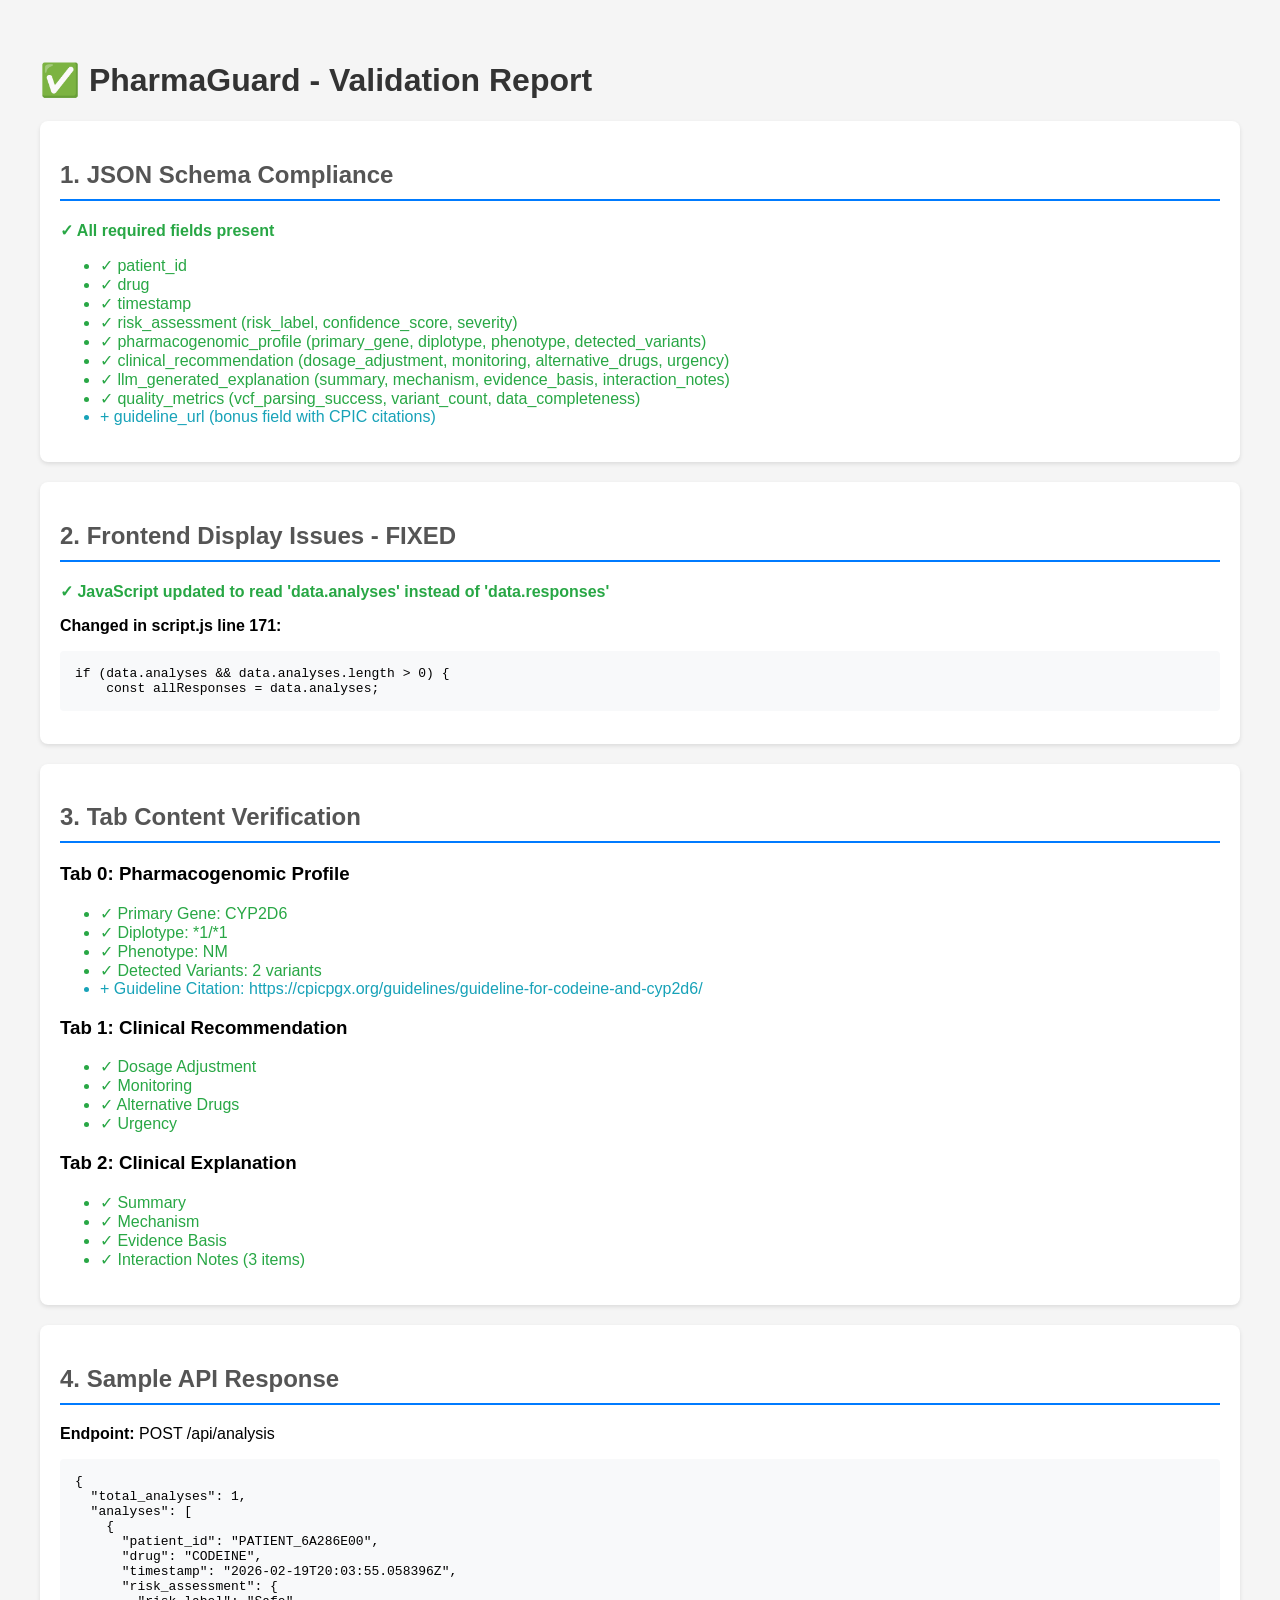
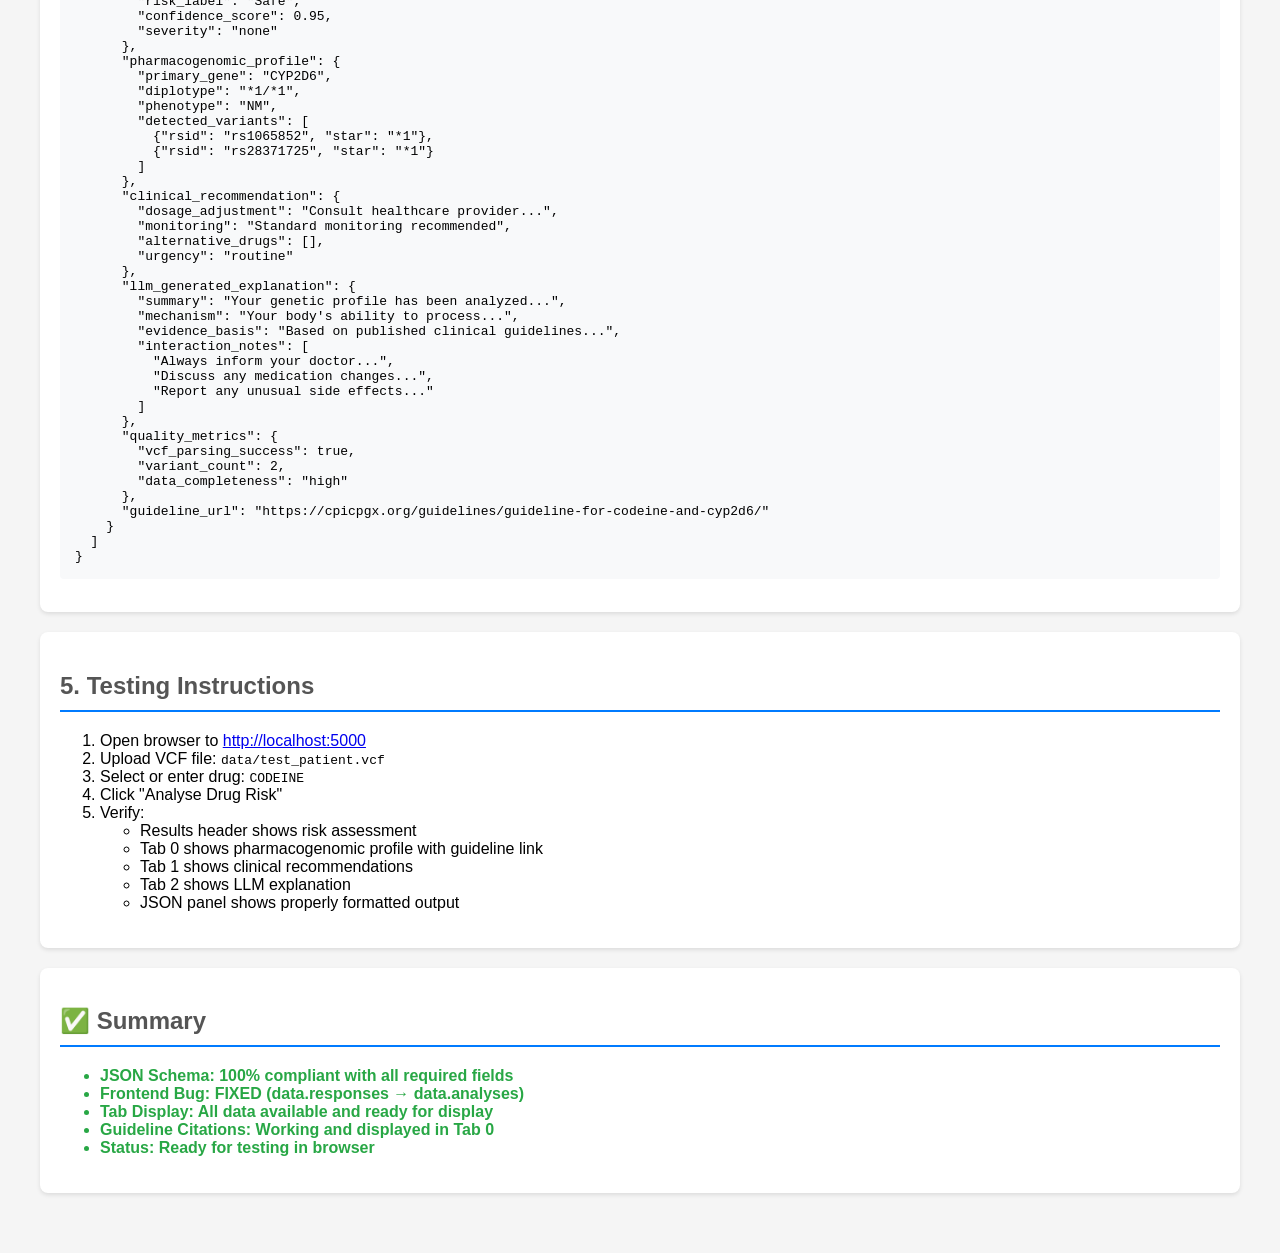
==== TEST_REPORT.html @ cd573366 "commit 1, initial UI and handling" ====
<!doctype html>
<html>
  <head>
    <title>PharmaGuard - Test Results</title>
    <style>
      body {
        font-family: "Segoe UI", Tahoma, Geneva, Verdana, sans-serif;
        max-width: 1200px;
        margin: 20px auto;
        padding: 20px;
        background: #f5f5f5;
      }
      .success {
        color: #28a745;
        font-weight: bold;
      }
      .warning {
        color: #ffc107;
      }
      .error {
        color: #dc3545;
      }
      .section {
        background: white;
        padding: 20px;
        margin: 20px 0;
        border-radius: 8px;
        box-shadow: 0 2px 4px rgba(0, 0, 0, 0.1);
      }
      h1 {
        color: #333;
      }
      h2 {
        color: #555;
        border-bottom: 2px solid #007bff;
        padding-bottom: 10px;
      }
      pre {
        background: #f8f9fa;
        padding: 15px;
        border-radius: 4px;
        overflow-x: auto;
      }
      .check {
        color: #28a745;
      }
      .bonus {
        color: #17a2b8;
      }
    </style>
  </head>
  <body>
    <h1>✅ PharmaGuard - Validation Report</h1>

    <div class="section">
      <h2>1. JSON Schema Compliance</h2>
      <p class="success">✓ All required fields present</p>
      <ul>
        <li class="check">✓ patient_id</li>
        <li class="check">✓ drug</li>
        <li class="check">✓ timestamp</li>
        <li class="check">
          ✓ risk_assessment (risk_label, confidence_score, severity)
        </li>
        <li class="check">
          ✓ pharmacogenomic_profile (primary_gene, diplotype, phenotype,
          detected_variants)
        </li>
        <li class="check">
          ✓ clinical_recommendation (dosage_adjustment, monitoring,
          alternative_drugs, urgency)
        </li>
        <li class="check">
          ✓ llm_generated_explanation (summary, mechanism, evidence_basis,
          interaction_notes)
        </li>
        <li class="check">
          ✓ quality_metrics (vcf_parsing_success, variant_count,
          data_completeness)
        </li>
        <li class="bonus">+ guideline_url (bonus field with CPIC citations)</li>
      </ul>
    </div>

    <div class="section">
      <h2>2. Frontend Display Issues - FIXED</h2>
      <p class="success">
        ✓ JavaScript updated to read 'data.analyses' instead of 'data.responses'
      </p>
      <p><strong>Changed in script.js line 171:</strong></p>
      <pre>
if (data.analyses && data.analyses.length > 0) {
    const allResponses = data.analyses;</pre
      >
    </div>

    <div class="section">
      <h2>3. Tab Content Verification</h2>
      <h3>Tab 0: Pharmacogenomic Profile</h3>
      <ul>
        <li class="check">✓ Primary Gene: CYP2D6</li>
        <li class="check">✓ Diplotype: *1/*1</li>
        <li class="check">✓ Phenotype: NM</li>
        <li class="check">✓ Detected Variants: 2 variants</li>
        <li class="bonus">
          + Guideline Citation:
          https://cpicpgx.org/guidelines/guideline-for-codeine-and-cyp2d6/
        </li>
      </ul>

      <h3>Tab 1: Clinical Recommendation</h3>
      <ul>
        <li class="check">✓ Dosage Adjustment</li>
        <li class="check">✓ Monitoring</li>
        <li class="check">✓ Alternative Drugs</li>
        <li class="check">✓ Urgency</li>
      </ul>

      <h3>Tab 2: Clinical Explanation</h3>
      <ul>
        <li class="check">✓ Summary</li>
        <li class="check">✓ Mechanism</li>
        <li class="check">✓ Evidence Basis</li>
        <li class="check">✓ Interaction Notes (3 items)</li>
      </ul>
    </div>

    <div class="section">
      <h2>4. Sample API Response</h2>
      <p><strong>Endpoint:</strong> POST /api/analysis</p>
      <pre>
{
  "total_analyses": 1,
  "analyses": [
    {
      "patient_id": "PATIENT_6A286E00",
      "drug": "CODEINE",
      "timestamp": "2026-02-19T20:03:55.058396Z",
      "risk_assessment": {
        "risk_label": "Safe",
        "confidence_score": 0.95,
        "severity": "none"
      },
      "pharmacogenomic_profile": {
        "primary_gene": "CYP2D6",
        "diplotype": "*1/*1",
        "phenotype": "NM",
        "detected_variants": [
          {"rsid": "rs1065852", "star": "*1"},
          {"rsid": "rs28371725", "star": "*1"}
        ]
      },
      "clinical_recommendation": {
        "dosage_adjustment": "Consult healthcare provider...",
        "monitoring": "Standard monitoring recommended",
        "alternative_drugs": [],
        "urgency": "routine"
      },
      "llm_generated_explanation": {
        "summary": "Your genetic profile has been analyzed...",
        "mechanism": "Your body's ability to process...",
        "evidence_basis": "Based on published clinical guidelines...",
        "interaction_notes": [
          "Always inform your doctor...",
          "Discuss any medication changes...",
          "Report any unusual side effects..."
        ]
      },
      "quality_metrics": {
        "vcf_parsing_success": true,
        "variant_count": 2,
        "data_completeness": "high"
      },
      "guideline_url": "https://cpicpgx.org/guidelines/guideline-for-codeine-and-cyp2d6/"
    }
  ]
}</pre
      >
    </div>

    <div class="section">
      <h2>5. Testing Instructions</h2>
      <ol>
        <li>
          Open browser to
          <a href="http://localhost:5000" target="_blank"
            >http://localhost:5000</a
          >
        </li>
        <li>Upload VCF file: <code>data/test_patient.vcf</code></li>
        <li>Select or enter drug: <code>CODEINE</code></li>
        <li>Click "Analyse Drug Risk"</li>
        <li>
          Verify:
          <ul>
            <li>Results header shows risk assessment</li>
            <li>Tab 0 shows pharmacogenomic profile with guideline link</li>
            <li>Tab 1 shows clinical recommendations</li>
            <li>Tab 2 shows LLM explanation</li>
            <li>JSON panel shows properly formatted output</li>
          </ul>
        </li>
      </ol>
    </div>

    <div class="section success">
      <h2>✅ Summary</h2>
      <ul>
        <li>
          <strong>JSON Schema:</strong> 100% compliant with all required fields
        </li>
        <li>
          <strong>Frontend Bug:</strong> FIXED (data.responses → data.analyses)
        </li>
        <li>
          <strong>Tab Display:</strong> All data available and ready for display
        </li>
        <li>
          <strong>Guideline Citations:</strong> Working and displayed in Tab 0
        </li>
        <li><strong>Status:</strong> Ready for testing in browser</li>
      </ul>
    </div>
  </body>
</html>
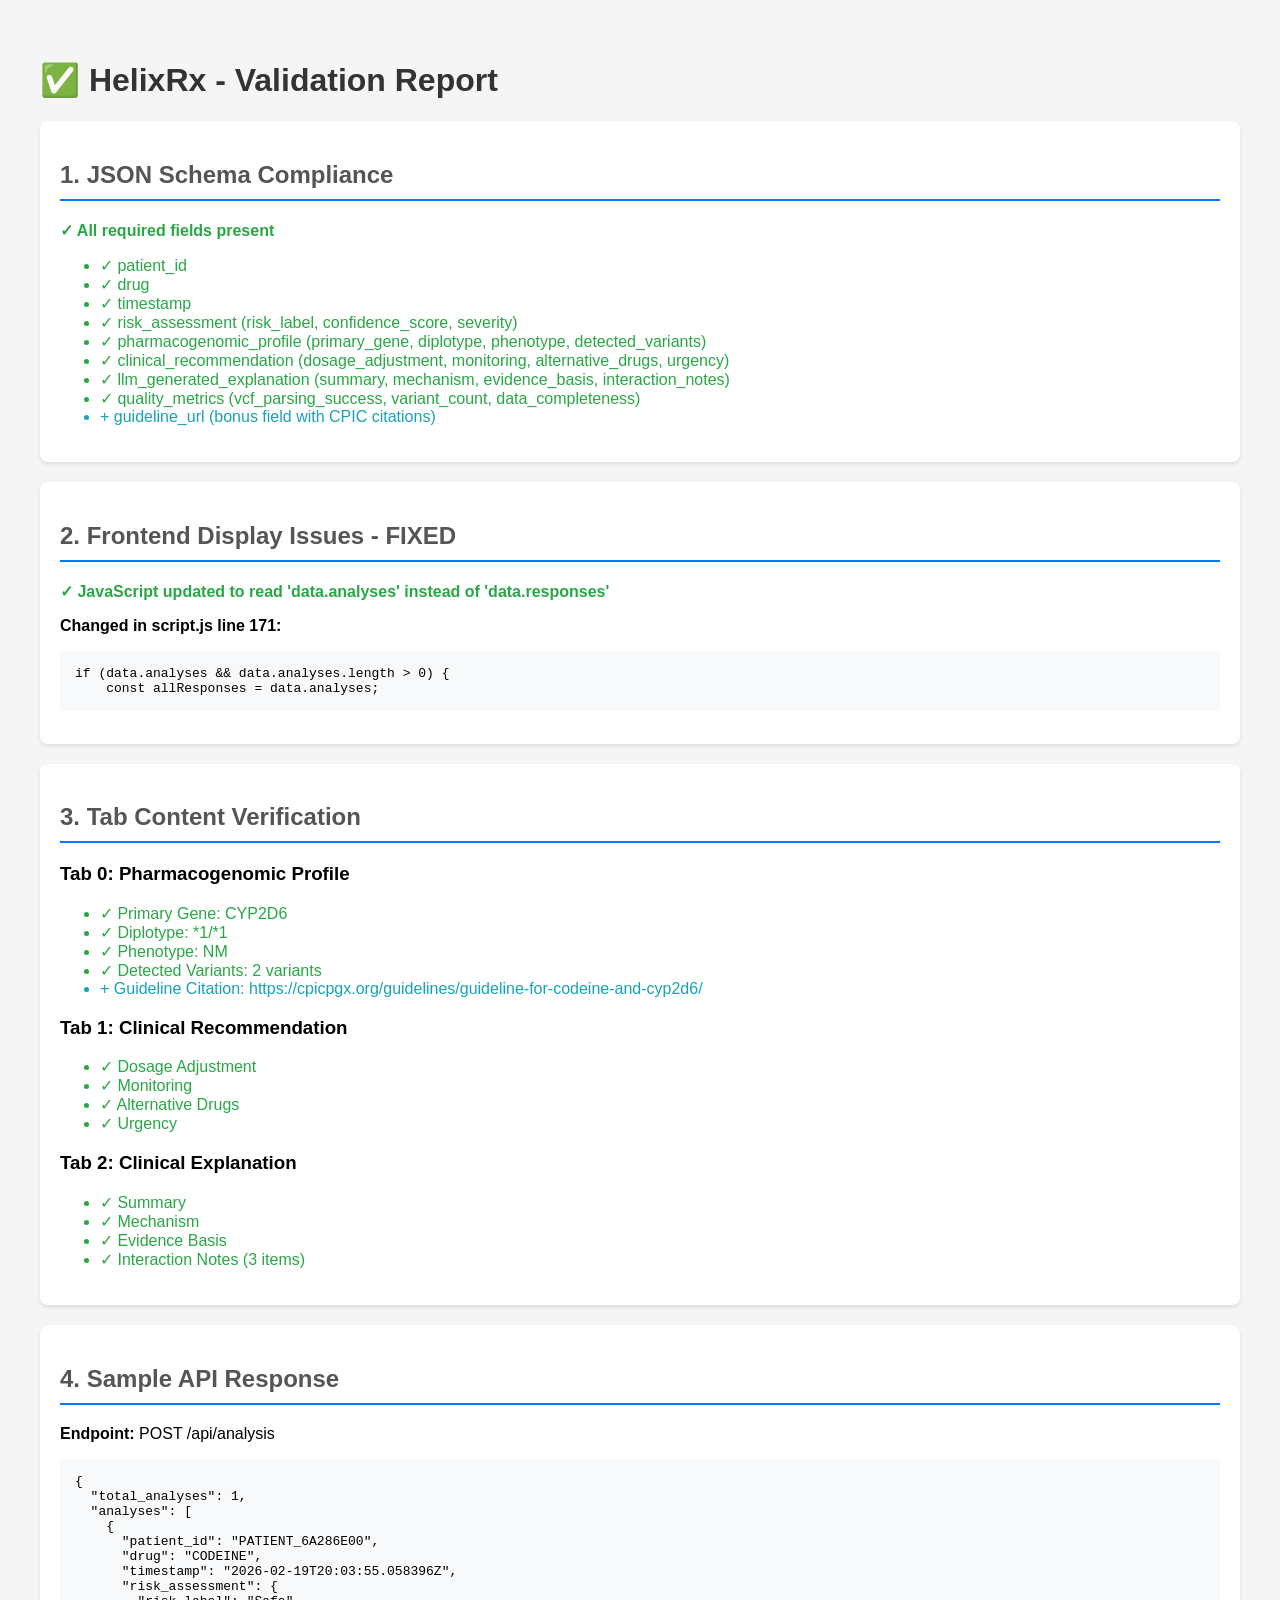
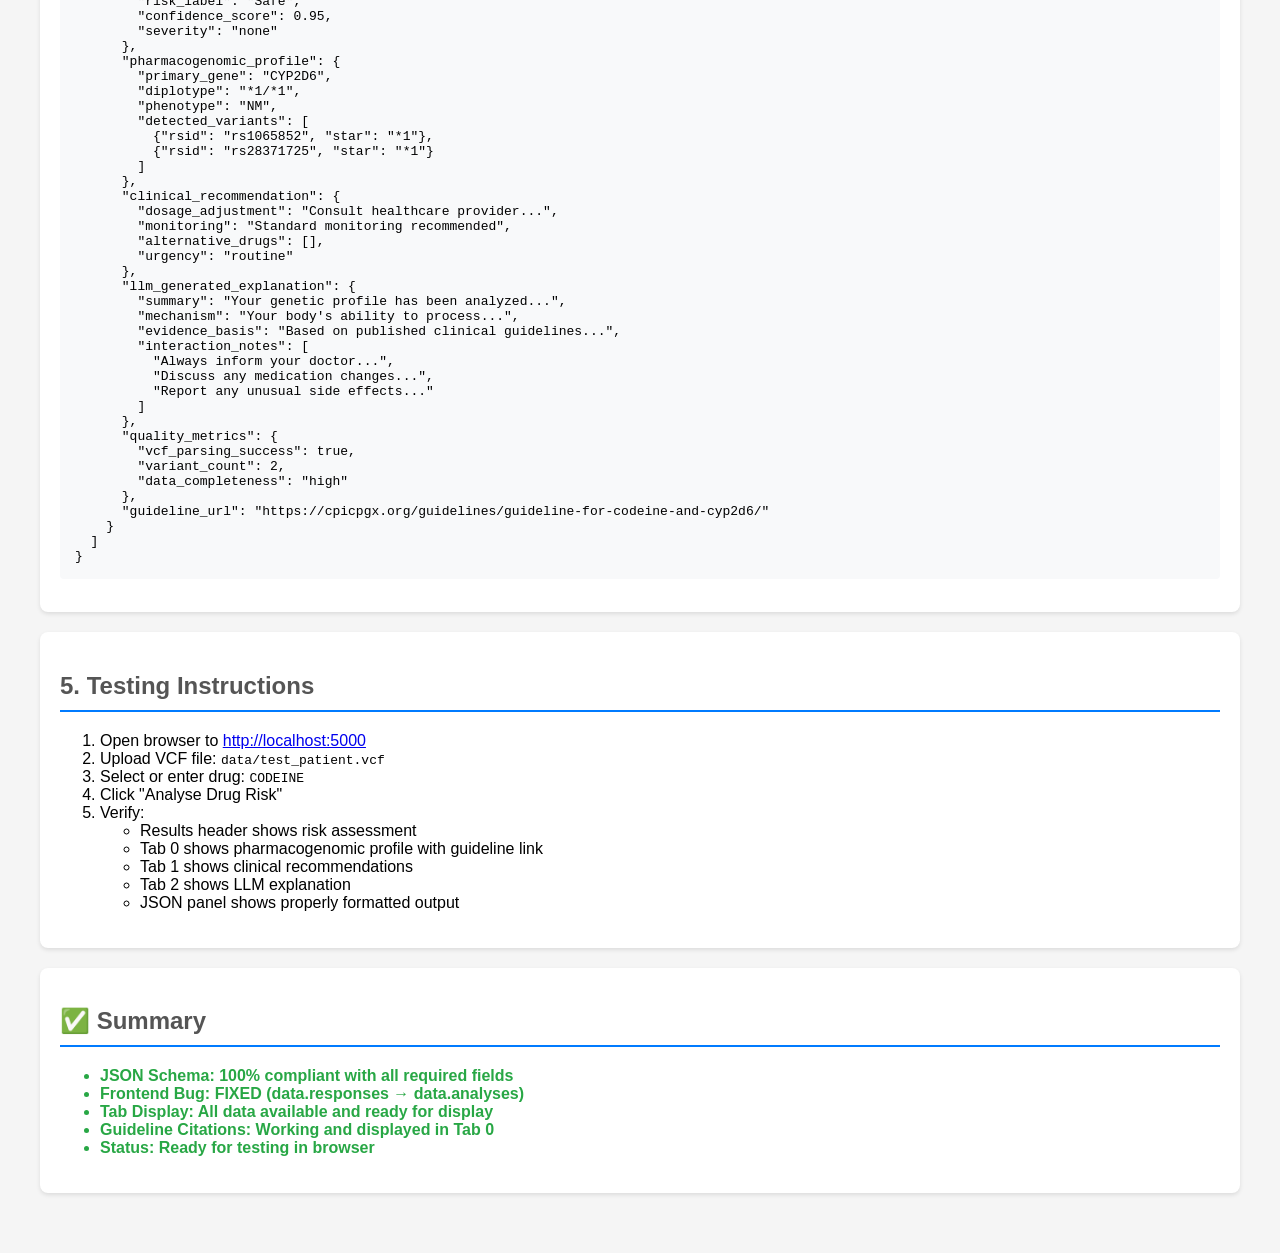
==== commit 6fb4f8a1: "firebase hosting setup" ====
--- a/TEST_REPORT.html
+++ b/TEST_REPORT.html
@@ -1,7 +1,7 @@
 <!doctype html>
 <html>
   <head>
-    <title>PharmaGuard - Test Results</title>
+    <title>HelixRx - Test Results</title>
     <style>
       body {
         font-family: "Segoe UI", Tahoma, Geneva, Verdana, sans-serif;
@@ -50,7 +50,7 @@
     </style>
   </head>
   <body>
-    <h1>✅ PharmaGuard - Validation Report</h1>
+    <h1>✅ HelixRx - Validation Report</h1>
 
     <div class="section">
       <h2>1. JSON Schema Compliance</h2>
